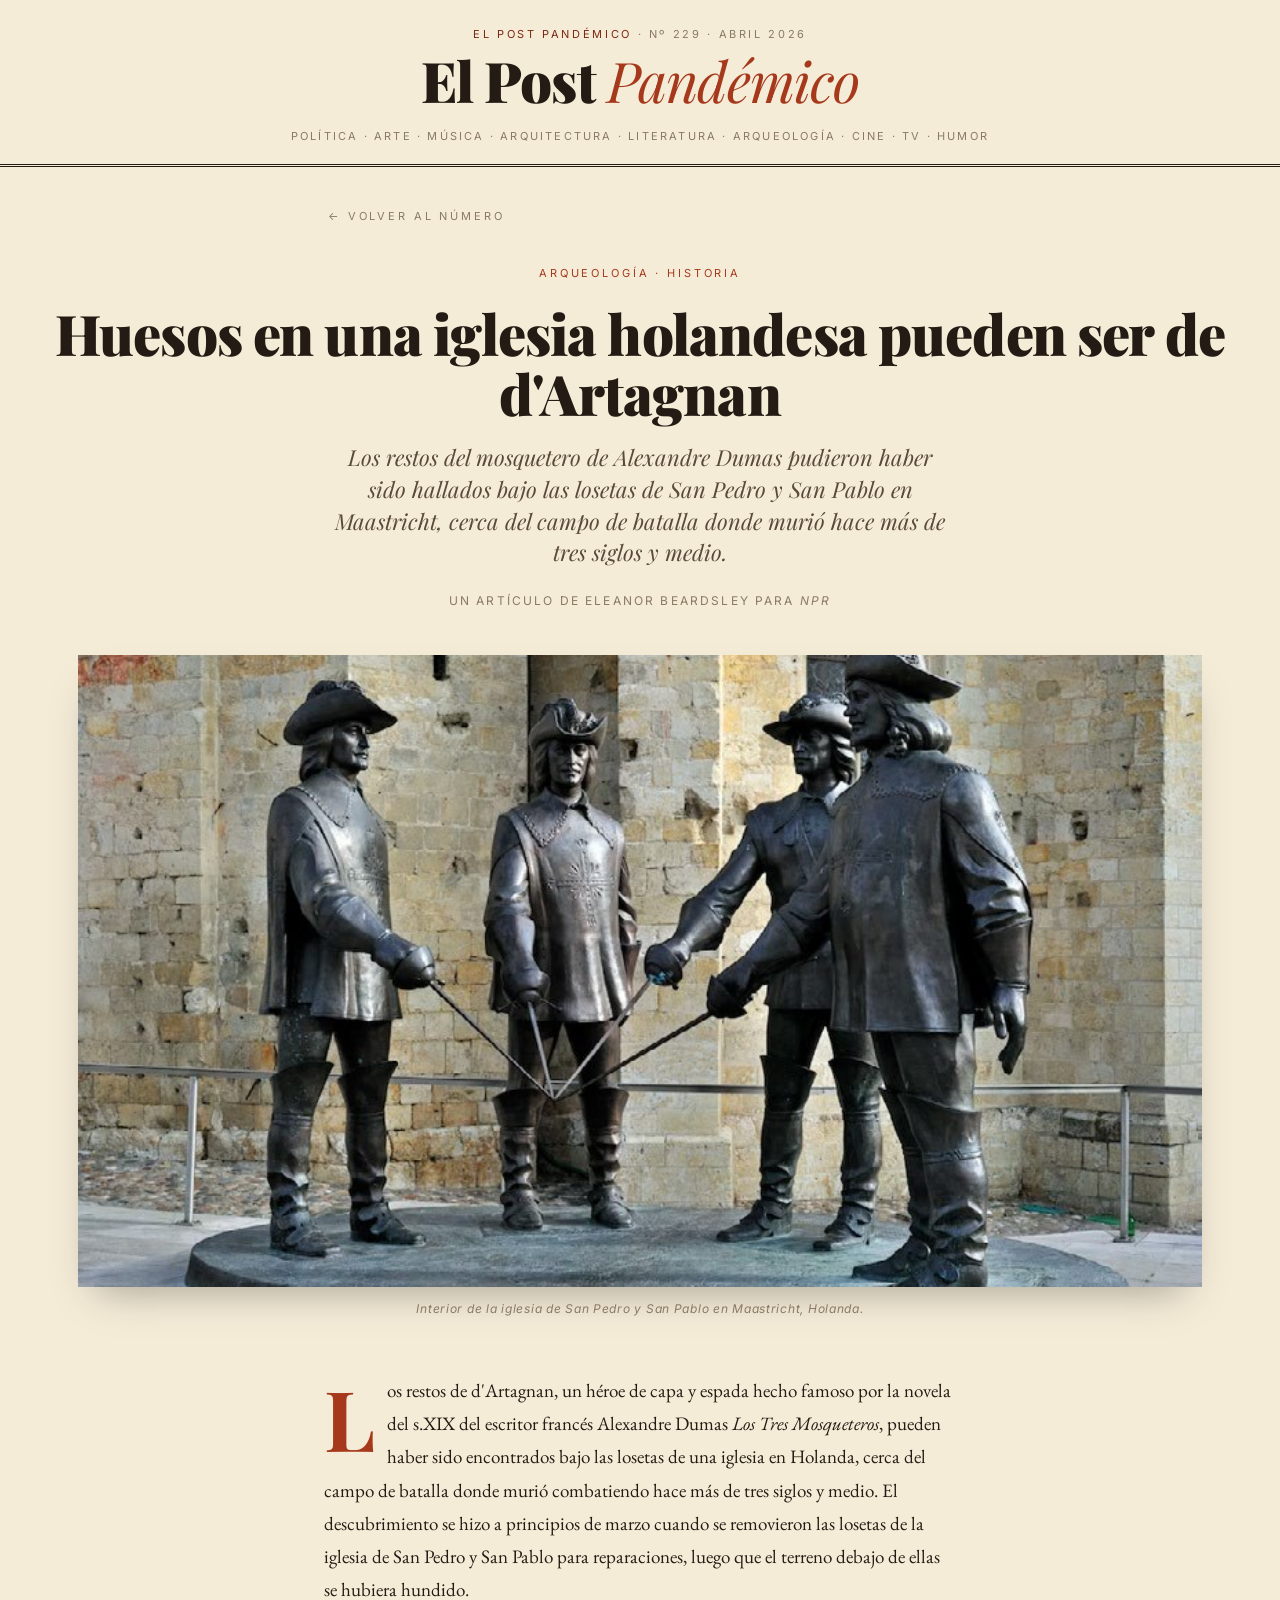
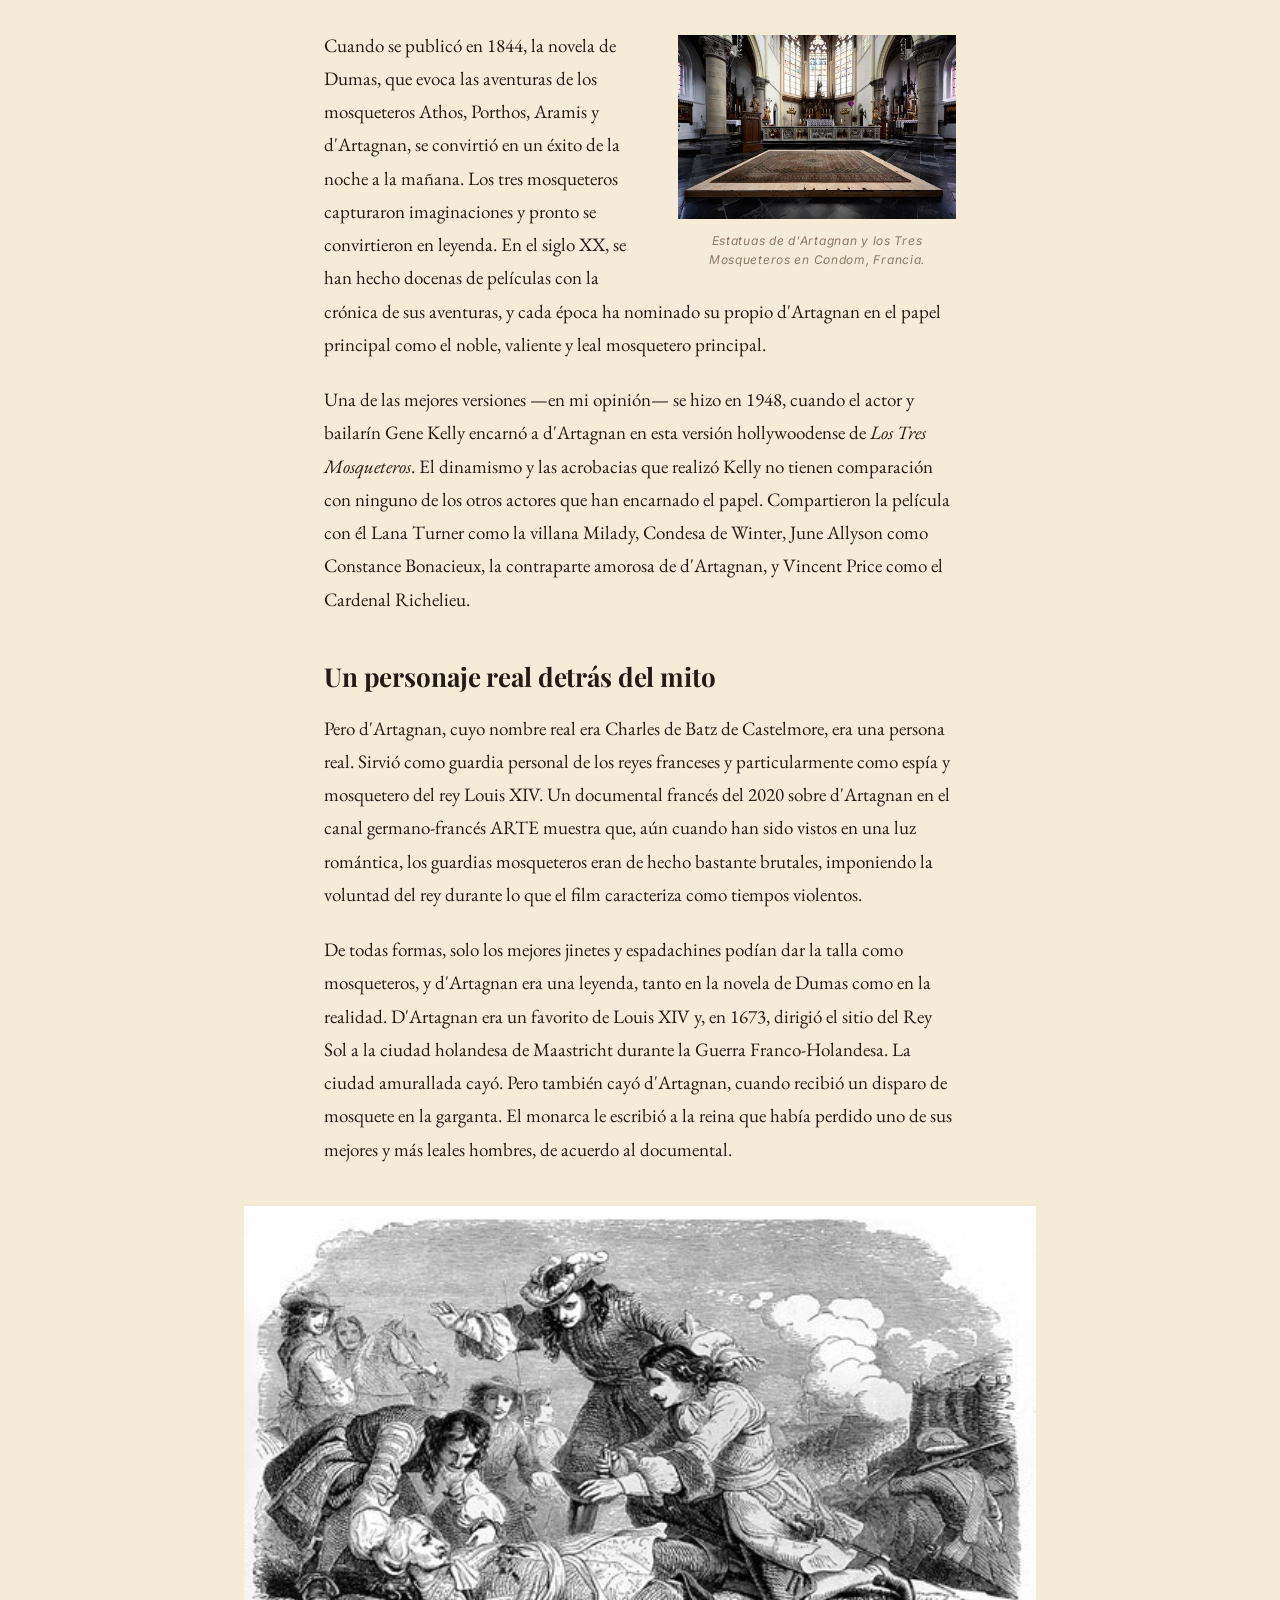
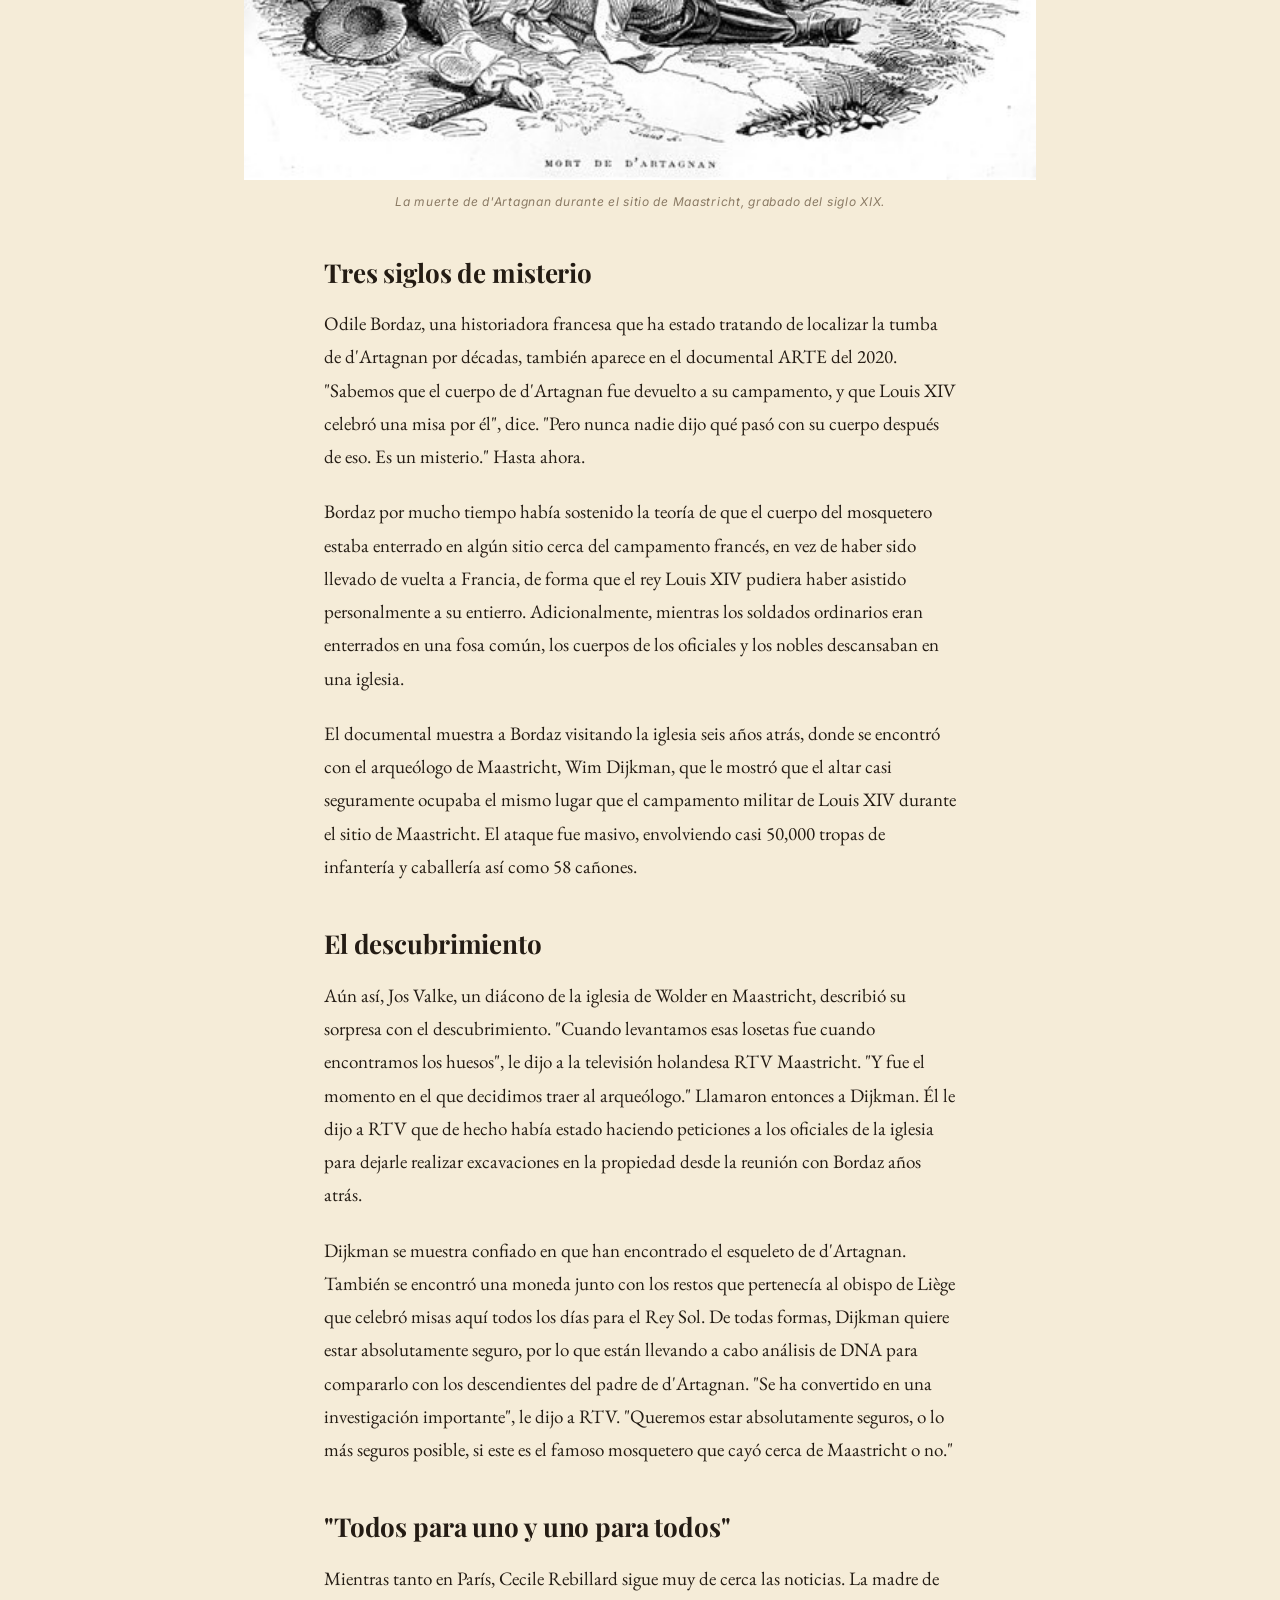
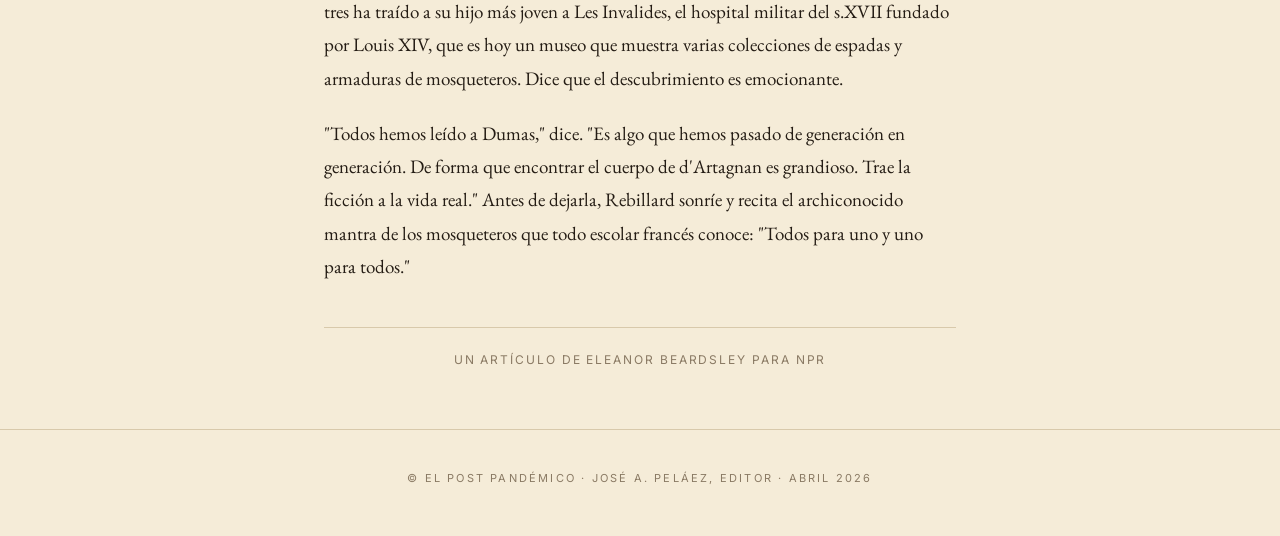
==== articles/dartagnan.html @ cb777d2f "Initial commit" ====
<!DOCTYPE html>
<html lang="es">
<head>
  <meta charset="UTF-8" />
  <meta name="viewport" content="width=device-width, initial-scale=1.0" />
  <title>Huesos en una iglesia holandesa pueden ser de d'Artagnan · El Post Pandémico</title>
  <link rel="preconnect" href="https://fonts.googleapis.com" />
  <link rel="preconnect" href="https://fonts.gstatic.com" crossorigin />
  <link rel="stylesheet" href="https://fonts.googleapis.com/css2?family=Playfair+Display:ital,wght@0,400;0,700;0,900;1,400;1,700&family=EB+Garamond:ital,wght@0,400;0,500;0,600;1,400;1,500&family=Inter:wght@400;500;600&display=swap" />
  <link rel="stylesheet" href="../style.css" />
</head>
<body class="article-page">

  <header class="masthead">
    <div class="eyebrow"><a href="../index.html">El Post Pandémico</a> · Nº 229 · Abril 2026</div>
    <h1><a href="../index.html" style="color:inherit;text-decoration:none;">El Post <span class="amp">Pandémico</span></a></h1>
    <div class="tagline">Política · Arte · Música · Arquitectura · Literatura · Arqueología · Cine · TV · Humor</div>
  </header>

  <div class="container container--narrow" style="padding-top: 32px; padding-bottom: 0;">
    <a class="back-link" href="../index.html">← Volver al número</a>
  </div>

  <article>

    <header class="article-header">
      <div class="section">Arqueología · Historia</div>
      <h1>Huesos en una iglesia holandesa pueden ser de d'Artagnan</h1>
      <p class="dek">Los restos del mosquetero de Alexandre Dumas pudieron haber sido hallados bajo las losetas de San Pedro y San Pablo en Maastricht, cerca del campo de batalla donde murió hace más de tres siglos y medio.</p>
      <div class="byline">Un artículo de Eleanor Beardsley para <em>NPR</em></div>
    </header>

    <figure class="hero-image">
      <img src="../img/dartagnan-church.jpg" alt="Interior de la iglesia de San Pedro y San Pablo en Maastricht" />
      <figcaption>Interior de la iglesia de San Pedro y San Pablo en Maastricht, Holanda.</figcaption>
    </figure>

    <div class="article-body">

      <p>Los restos de d'Artagnan, un héroe de capa y espada hecho famoso por la novela del s.XIX del escritor francés Alexandre Dumas <em>Los Tres Mosqueteros</em>, pueden haber sido encontrados bajo las losetas de una iglesia en Holanda, cerca del campo de batalla donde murió combatiendo hace más de tres siglos y medio. El descubrimiento se hizo a principios de marzo cuando se removieron las losetas de la iglesia de San Pedro y San Pablo para reparaciones, luego que el terreno debajo de ellas se hubiera hundido.</p>

      <figure class="inline-right">
        <img src="../img/dartagnan-statues.jpg" alt="Estatuas de d'Artagnan y los Tres Mosqueteros en Condom, Francia" />
        <figcaption>Estatuas de d'Artagnan y los Tres Mosqueteros en Condom, Francia.</figcaption>
      </figure>

      <p>Cuando se publicó en 1844, la novela de Dumas, que evoca las aventuras de los mosqueteros Athos, Porthos, Aramis y d'Artagnan, se convirtió en un éxito de la noche a la mañana. Los tres mosqueteros capturaron imaginaciones y pronto se convirtieron en leyenda. En el siglo XX, se han hecho docenas de películas con la crónica de sus aventuras, y cada época ha nominado su propio d'Artagnan en el papel principal como el noble, valiente y leal mosquetero principal.</p>

      <p>Una de las mejores versiones —en mi opinión— se hizo en 1948, cuando el actor y bailarín Gene Kelly encarnó a d'Artagnan en esta versión hollywoodense de <em>Los Tres Mosqueteros</em>. El dinamismo y las acrobacias que realizó Kelly no tienen comparación con ninguno de los otros actores que han encarnado el papel. Compartieron la película con él Lana Turner como la villana Milady, Condesa de Winter, June Allyson como Constance Bonacieux, la contraparte amorosa de d'Artagnan, y Vincent Price como el Cardenal Richelieu.</p>

      <h2>Un personaje real detrás del mito</h2>

      <p>Pero d'Artagnan, cuyo nombre real era Charles de Batz de Castelmore, era una persona real. Sirvió como guardia personal de los reyes franceses y particularmente como espía y mosquetero del rey Louis XIV. Un documental francés del 2020 sobre d'Artagnan en el canal germano-francés ARTE muestra que, aún cuando han sido vistos en una luz romántica, los guardias mosqueteros eran de hecho bastante brutales, imponiendo la voluntad del rey durante lo que el film caracteriza como tiempos violentos.</p>

      <p>De todas formas, solo los mejores jinetes y espadachines podían dar la talla como mosqueteros, y d'Artagnan era una leyenda, tanto en la novela de Dumas como en la realidad. D'Artagnan era un favorito de Louis XIV y, en 1673, dirigió el sitio del Rey Sol a la ciudad holandesa de Maastricht durante la Guerra Franco-Holandesa. La ciudad amurallada cayó. Pero también cayó d'Artagnan, cuando recibió un disparo de mosquete en la garganta. El monarca le escribió a la reina que había perdido uno de sus mejores y más leales hombres, de acuerdo al documental.</p>

      <figure>
        <img src="../img/dartagnan-engraving.jpg" alt="La muerte de d'Artagnan durante el sitio de Maastricht, grabado del s.XIX" />
        <figcaption>La muerte de d'Artagnan durante el sitio de Maastricht, grabado del siglo XIX.</figcaption>
      </figure>

      <h2>Tres siglos de misterio</h2>

      <p>Odile Bordaz, una historiadora francesa que ha estado tratando de localizar la tumba de d'Artagnan por décadas, también aparece en el documental ARTE del 2020. "Sabemos que el cuerpo de d'Artagnan fue devuelto a su campamento, y que Louis XIV celebró una misa por él", dice. "Pero nunca nadie dijo qué pasó con su cuerpo después de eso. Es un misterio." Hasta ahora.</p>

      <p>Bordaz por mucho tiempo había sostenido la teoría de que el cuerpo del mosquetero estaba enterrado en algún sitio cerca del campamento francés, en vez de haber sido llevado de vuelta a Francia, de forma que el rey Louis XIV pudiera haber asistido personalmente a su entierro. Adicionalmente, mientras los soldados ordinarios eran enterrados en una fosa común, los cuerpos de los oficiales y los nobles descansaban en una iglesia.</p>

      <p>El documental muestra a Bordaz visitando la iglesia seis años atrás, donde se encontró con el arqueólogo de Maastricht, Wim Dijkman, que le mostró que el altar casi seguramente ocupaba el mismo lugar que el campamento militar de Louis XIV durante el sitio de Maastricht. El ataque fue masivo, envolviendo casi 50,000 tropas de infantería y caballería así como 58 cañones.</p>

      <h2>El descubrimiento</h2>

      <p>Aún así, Jos Valke, un diácono de la iglesia de Wolder en Maastricht, describió su sorpresa con el descubrimiento. "Cuando levantamos esas losetas fue cuando encontramos los huesos", le dijo a la televisión holandesa RTV Maastricht. "Y fue el momento en el que decidimos traer al arqueólogo." Llamaron entonces a Dijkman. Él le dijo a RTV que de hecho había estado haciendo peticiones a los oficiales de la iglesia para dejarle realizar excavaciones en la propiedad desde la reunión con Bordaz años atrás.</p>

      <p>Dijkman se muestra confiado en que han encontrado el esqueleto de d'Artagnan. También se encontró una moneda junto con los restos que pertenecía al obispo de Liège que celebró misas aquí todos los días para el Rey Sol. De todas formas, Dijkman quiere estar absolutamente seguro, por lo que están llevando a cabo análisis de DNA para compararlo con los descendientes del padre de d'Artagnan. "Se ha convertido en una investigación importante", le dijo a RTV. "Queremos estar absolutamente seguros, o lo más seguros posible, si este es el famoso mosquetero que cayó cerca de Maastricht o no."</p>

      <h2>"Todos para uno y uno para todos"</h2>

      <p>Mientras tanto en París, Cecile Rebillard sigue muy de cerca las noticias. La madre de tres ha traído a su hijo más joven a Les Invalides, el hospital militar del s.XVII fundado por Louis XIV, que es hoy un museo que muestra varias colecciones de espadas y armaduras de mosqueteros. Dice que el descubrimiento es emocionante.</p>

      <p>"Todos hemos leído a Dumas," dice. "Es algo que hemos pasado de generación en generación. De forma que encontrar el cuerpo de d'Artagnan es grandioso. Trae la ficción a la vida real." Antes de dejarla, Rebillard sonríe y recita el archiconocido mantra de los mosqueteros que todo escolar francés conoce: "Todos para uno y uno para todos."</p>

      <div class="credit">Un artículo de Eleanor Beardsley para NPR</div>

    </div>
  </article>

  <footer>
    © El Post Pandémico · José A. Peláez, editor · Abril 2026
  </footer>

</body>
</html>
---- style.css ----
/* =============================================================
   El Post Pandémico — warm & classic magazine theme
   ============================================================= */

:root {
  --paper:        #f5ecd8;   /* warm cream */
  --paper-deep:   #ebe0c6;   /* slightly deeper panel */
  --paper-soft:   #faf4e4;   /* lighter cream for cards */
  --ink:          #241c14;   /* warm near-black */
  --ink-soft:     #5a4a3a;   /* body */
  --ink-fade:     #8a7a64;   /* captions, metadata */
  --rule:         #d8c9ab;   /* hairline rules */
  --accent:       #a6391c;   /* classic editorial red */
  --accent-deep:  #7e2712;
  --gold:         #b8882a;
  --serif:        "EB Garamond", Georgia, "Times New Roman", serif;
  --display:      "Playfair Display", "EB Garamond", Georgia, serif;
  --sans:         "Inter", -apple-system, BlinkMacSystemFont, "Segoe UI", Roboto, sans-serif;
  --maxw:         1180px;
  --readw:        680px;
}

* { box-sizing: border-box; }

html, body {
  margin: 0;
  padding: 0;
  background: var(--paper);
  color: var(--ink);
  font-family: var(--serif);
  font-size: 19px;
  line-height: 1.6;
  -webkit-font-smoothing: antialiased;
  text-rendering: optimizeLegibility;
}

a { color: var(--accent-deep); text-decoration: none; }
a:hover { color: var(--accent); }

img { max-width: 100%; height: auto; display: block; }

/* ---------- Masthead ---------- */
.masthead {
  border-bottom: 3px double var(--ink);
  padding: 26px 24px 18px;
  text-align: center;
  background: var(--paper);
  position: relative;
}
.masthead a { border: none; }
.masthead .eyebrow {
  font-family: var(--sans);
  font-size: 11px;
  letter-spacing: 0.24em;
  text-transform: uppercase;
  color: var(--ink-fade);
  margin-bottom: 6px;
}
.masthead h1 {
  font-family: var(--display);
  font-weight: 900;
  font-size: clamp(40px, 7vw, 72px);
  margin: 0;
  letter-spacing: -0.015em;
  color: var(--ink);
  line-height: 1;
}
.masthead h1 .amp {
  color: var(--accent);
  font-style: italic;
  font-weight: 400;
}
.masthead .tagline {
  font-family: var(--sans);
  font-size: 11px;
  letter-spacing: 0.2em;
  text-transform: uppercase;
  color: var(--ink-fade);
  margin-top: 10px;
}

/* ---------- Container ---------- */
.container {
  max-width: var(--maxw);
  margin: 0 auto;
  padding: 48px 28px 80px;
}

.container--narrow {
  max-width: var(--readw);
}

/* ---------- Cover / hero feature ---------- */
.cover-feature {
  padding: 64px 28px 56px;
  text-align: center;
  border-bottom: 1px solid var(--rule);
  background:
    radial-gradient(circle at 50% 60%, rgba(184, 136, 42, 0.12), transparent 60%),
    var(--paper);
}
.cover-feature .kicker {
  font-family: var(--sans);
  font-size: 11px;
  letter-spacing: 0.28em;
  text-transform: uppercase;
  color: var(--accent);
  margin-bottom: 18px;
}
.cover-feature h2 {
  font-family: var(--display);
  font-weight: 900;
  font-size: clamp(44px, 7vw, 88px);
  line-height: 0.95;
  margin: 0 0 10px;
  letter-spacing: -0.02em;
}
.cover-feature h2 .gold { color: var(--gold); }
.cover-feature .earth-row {
  display: flex;
  justify-content: center;
  gap: 24px;
  margin: 36px auto 22px;
  max-width: 900px;
  flex-wrap: wrap;
}
.cover-feature .earth-row img {
  width: 220px;
  height: 220px;
  object-fit: cover;
  border-radius: 50%;
  box-shadow: 0 12px 36px -10px rgba(0,0,0,0.4);
  background: #000;
}
.cover-feature .subhead {
  font-family: var(--display);
  font-style: italic;
  font-size: clamp(20px, 2.4vw, 28px);
  color: var(--ink-soft);
  max-width: 680px;
  margin: 8px auto 0;
  line-height: 1.35;
}

/* ---------- Editor's letter ---------- */
.editor {
  max-width: var(--readw);
  margin: 60px auto;
  padding: 0 12px;
}
.editor .label {
  font-family: var(--sans);
  font-size: 11px;
  letter-spacing: 0.26em;
  text-transform: uppercase;
  color: var(--accent);
  text-align: center;
  margin-bottom: 6px;
}
.editor h3 {
  font-family: var(--display);
  font-weight: 700;
  font-style: italic;
  font-size: clamp(28px, 4vw, 36px);
  text-align: center;
  margin: 0 0 28px;
  color: var(--ink);
}
.editor p {
  margin: 0 0 18px;
  font-size: 19px;
  line-height: 1.7;
  color: var(--ink);
}
.editor p:first-of-type::first-letter {
  font-family: var(--display);
  font-size: 4.6em;
  font-weight: 700;
  float: left;
  line-height: 0.88;
  padding: 4px 10px 0 0;
  color: var(--accent);
}
.editor .signature {
  text-align: right;
  font-family: var(--display);
  font-style: italic;
  font-size: 22px;
  color: var(--ink);
  margin-top: 10px;
}
.editor::after {
  content: "";
  display: block;
  width: 80px;
  height: 1px;
  background: var(--rule);
  margin: 48px auto 0;
}

/* ---------- Section heading ---------- */
.section-title {
  font-family: var(--sans);
  font-size: 12px;
  letter-spacing: 0.3em;
  text-transform: uppercase;
  color: var(--ink-fade);
  text-align: center;
  margin: 0 0 40px;
}
.section-title::before,
.section-title::after {
  content: "";
  display: inline-block;
  width: 48px;
  height: 1px;
  background: var(--rule);
  vertical-align: middle;
  margin: 0 16px;
}

/* ---------- Article grid ---------- */
.articles {
  display: grid;
  grid-template-columns: repeat(12, 1fr);
  gap: 48px 32px;
  margin: 0;
  padding: 0;
  list-style: none;
}

.article-card {
  position: relative;
}
.article-card a.tile-link {
  display: block;
  color: inherit;
}
.article-card a.tile-link:hover .headline { color: var(--accent); }
.article-card .img-wrap {
  overflow: hidden;
  margin-bottom: 18px;
  background: var(--paper-deep);
  box-shadow: 0 1px 0 rgba(0,0,0,0.04), 0 12px 30px -14px rgba(0,0,0,0.35);
  transition: transform 0.3s ease, box-shadow 0.3s ease;
}
.article-card a.tile-link:hover .img-wrap {
  transform: translateY(-3px);
  box-shadow: 0 2px 0 rgba(0,0,0,0.04), 0 18px 36px -14px rgba(0,0,0,0.45);
}
.article-card img {
  width: 100%;
  aspect-ratio: 3/2;
  object-fit: cover;
}
.article-card .section {
  font-family: var(--sans);
  font-size: 10.5px;
  letter-spacing: 0.24em;
  text-transform: uppercase;
  color: var(--accent);
  margin-bottom: 8px;
  font-weight: 600;
}
.article-card .headline {
  font-family: var(--display);
  font-weight: 700;
  font-size: 26px;
  line-height: 1.15;
  margin: 0 0 10px;
  color: var(--ink);
  letter-spacing: -0.005em;
  transition: color 0.2s ease;
}
.article-card .dek {
  font-family: var(--serif);
  font-size: 17px;
  line-height: 1.5;
  color: var(--ink-soft);
  margin: 0 0 10px;
}
.article-card .byline {
  font-family: var(--sans);
  font-size: 11px;
  letter-spacing: 0.14em;
  text-transform: uppercase;
  color: var(--ink-fade);
}

/* Card size variants */
.card-wide  { grid-column: span 12; }
.card-wide .img-wrap img { aspect-ratio: 21/9; }
.card-wide .headline { font-size: clamp(30px, 4vw, 44px); }
.card-wide .dek { font-size: 19px; max-width: 640px; }

.card-half { grid-column: span 6; }
.card-third { grid-column: span 4; }
.card-third .headline { font-size: 22px; }
.card-third .dek { font-size: 15px; }

@media (max-width: 900px) {
  .card-half, .card-third { grid-column: span 12; }
  .cover-feature .earth-row img { width: 150px; height: 150px; }
}

/* ---------- Article page ---------- */
.article-page .article-header {
  text-align: center;
  margin-bottom: 44px;
}
.article-page .article-header .section {
  font-family: var(--sans);
  font-size: 11px;
  letter-spacing: 0.26em;
  text-transform: uppercase;
  color: var(--accent);
  margin-bottom: 20px;
}
.article-page h1 {
  font-family: var(--display);
  font-weight: 900;
  font-size: clamp(34px, 5vw, 56px);
  line-height: 1.08;
  margin: 0 0 18px;
  letter-spacing: -0.015em;
}
.article-page .dek {
  font-family: var(--display);
  font-style: italic;
  font-size: clamp(19px, 2vw, 22px);
  color: var(--ink-soft);
  max-width: 620px;
  margin: 0 auto 22px;
  line-height: 1.45;
}
.article-page .byline {
  font-family: var(--sans);
  font-size: 12px;
  letter-spacing: 0.18em;
  text-transform: uppercase;
  color: var(--ink-fade);
}

.article-page .hero-image {
  margin: 0 auto 56px;
  max-width: var(--maxw);
  padding: 0 28px;
}
.article-page .hero-image img {
  width: 100%;
  aspect-ratio: 16/9;
  object-fit: cover;
  box-shadow: 0 20px 40px -18px rgba(0,0,0,0.35);
}
.article-page .hero-image figcaption,
.article-page figure figcaption {
  font-family: var(--sans);
  font-size: 12px;
  letter-spacing: 0.06em;
  color: var(--ink-fade);
  margin-top: 12px;
  text-align: center;
  font-style: italic;
}

.article-body {
  max-width: var(--readw);
  margin: 0 auto;
  padding: 0 24px;
}
.article-body p {
  font-size: 19px;
  line-height: 1.75;
  margin: 0 0 22px;
  color: var(--ink);
}
.article-body p:first-of-type::first-letter {
  font-family: var(--display);
  font-size: 4.4em;
  font-weight: 700;
  float: left;
  line-height: 0.9;
  padding: 6px 12px 0 0;
  color: var(--accent);
}
.article-body h2 {
  font-family: var(--display);
  font-weight: 700;
  font-size: 26px;
  margin: 40px 0 14px;
  color: var(--ink);
  letter-spacing: -0.005em;
}
.article-body figure {
  margin: 40px -80px;
}
.article-body figure.inline {
  margin: 32px 0;
}
.article-body figure img {
  width: 100%;
}
.article-body figure.inline-right {
  float: right;
  width: 44%;
  margin: 6px 0 24px 30px;
}
.article-body figure.inline-left {
  float: left;
  width: 44%;
  margin: 6px 30px 24px 0;
}
@media (max-width: 820px) {
  .article-body figure { margin: 32px 0; }
  .article-body figure.inline-right,
  .article-body figure.inline-left { float: none; width: 100%; margin: 32px 0; }
}

.article-body .credit {
  font-family: var(--sans);
  font-size: 12px;
  letter-spacing: 0.16em;
  text-transform: uppercase;
  color: var(--ink-fade);
  margin-top: 44px;
  padding-top: 22px;
  border-top: 1px solid var(--rule);
  text-align: center;
}

.gallery {
  display: grid;
  grid-template-columns: repeat(auto-fit, minmax(240px, 1fr));
  gap: 18px;
  margin: 40px 0;
  clear: both;
}
.gallery img { aspect-ratio: 4/3; object-fit: cover; width: 100%; }

/* ---------- Back link ---------- */
.back-link {
  display: inline-block;
  font-family: var(--sans);
  font-size: 11px;
  letter-spacing: 0.26em;
  text-transform: uppercase;
  color: var(--ink-fade);
  margin: 0 0 40px;
}
.back-link:hover { color: var(--accent); }

/* ---------- Announcement cards ---------- */
.announce {
  grid-column: span 6;
  background: var(--paper-soft);
  border: 1px solid var(--rule);
  padding: 28px;
}
.announce .tag {
  font-family: var(--sans);
  font-size: 10.5px;
  letter-spacing: 0.24em;
  text-transform: uppercase;
  color: var(--gold);
  font-weight: 600;
  margin-bottom: 10px;
}
.announce h3 {
  font-family: var(--display);
  font-size: 24px;
  font-weight: 700;
  margin: 0 0 10px;
  line-height: 1.2;
}
.announce p {
  font-size: 16px;
  line-height: 1.5;
  color: var(--ink-soft);
  margin: 0 0 8px;
}
.announce .meta {
  font-family: var(--sans);
  font-size: 12px;
  letter-spacing: 0.08em;
  color: var(--ink-fade);
  border-top: 1px solid var(--rule);
  padding-top: 10px;
  margin-top: 14px;
}
@media (max-width: 900px) {
  .announce { grid-column: span 12; }
}

/* ---------- Footer ---------- */
footer {
  border-top: 1px solid var(--rule);
  margin-top: 60px;
  padding: 40px 24px 48px;
  text-align: center;
  font-family: var(--sans);
  font-size: 11px;
  letter-spacing: 0.2em;
  text-transform: uppercase;
  color: var(--ink-fade);
  background: var(--paper);
}
footer .pdf-link {
  display: inline-block;
  margin-top: 18px;
  color: var(--accent-deep);
  letter-spacing: 0.18em;
  border-bottom: 1px solid var(--accent-deep);
  padding-bottom: 2px;
}
footer .pdf-link:hover { color: var(--accent); border-bottom-color: var(--accent); }

/* ---------- Mobile ---------- */
@media (max-width: 640px) {
  body { font-size: 17px; }
  .container { padding: 32px 18px 56px; }
  .articles { gap: 36px 20px; }
  .editor p { font-size: 17px; }
  .article-body p { font-size: 17px; }
}
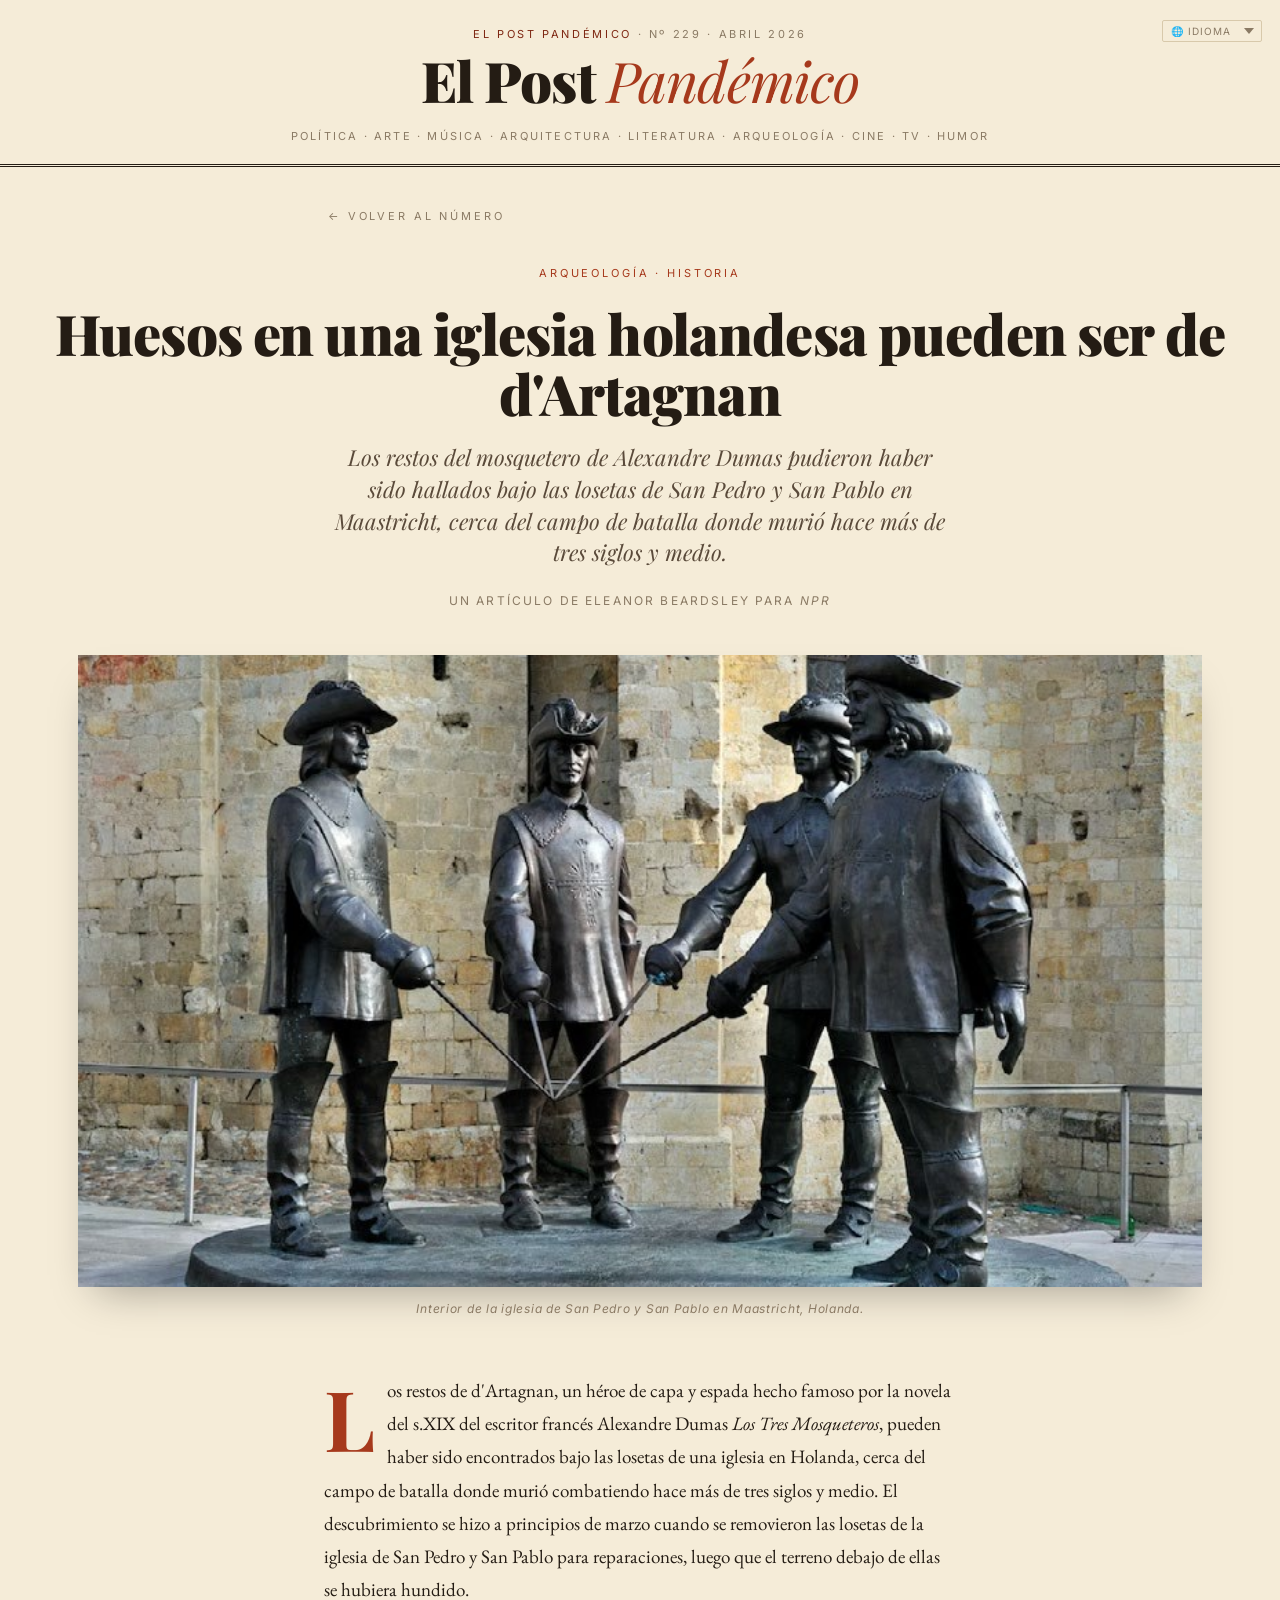
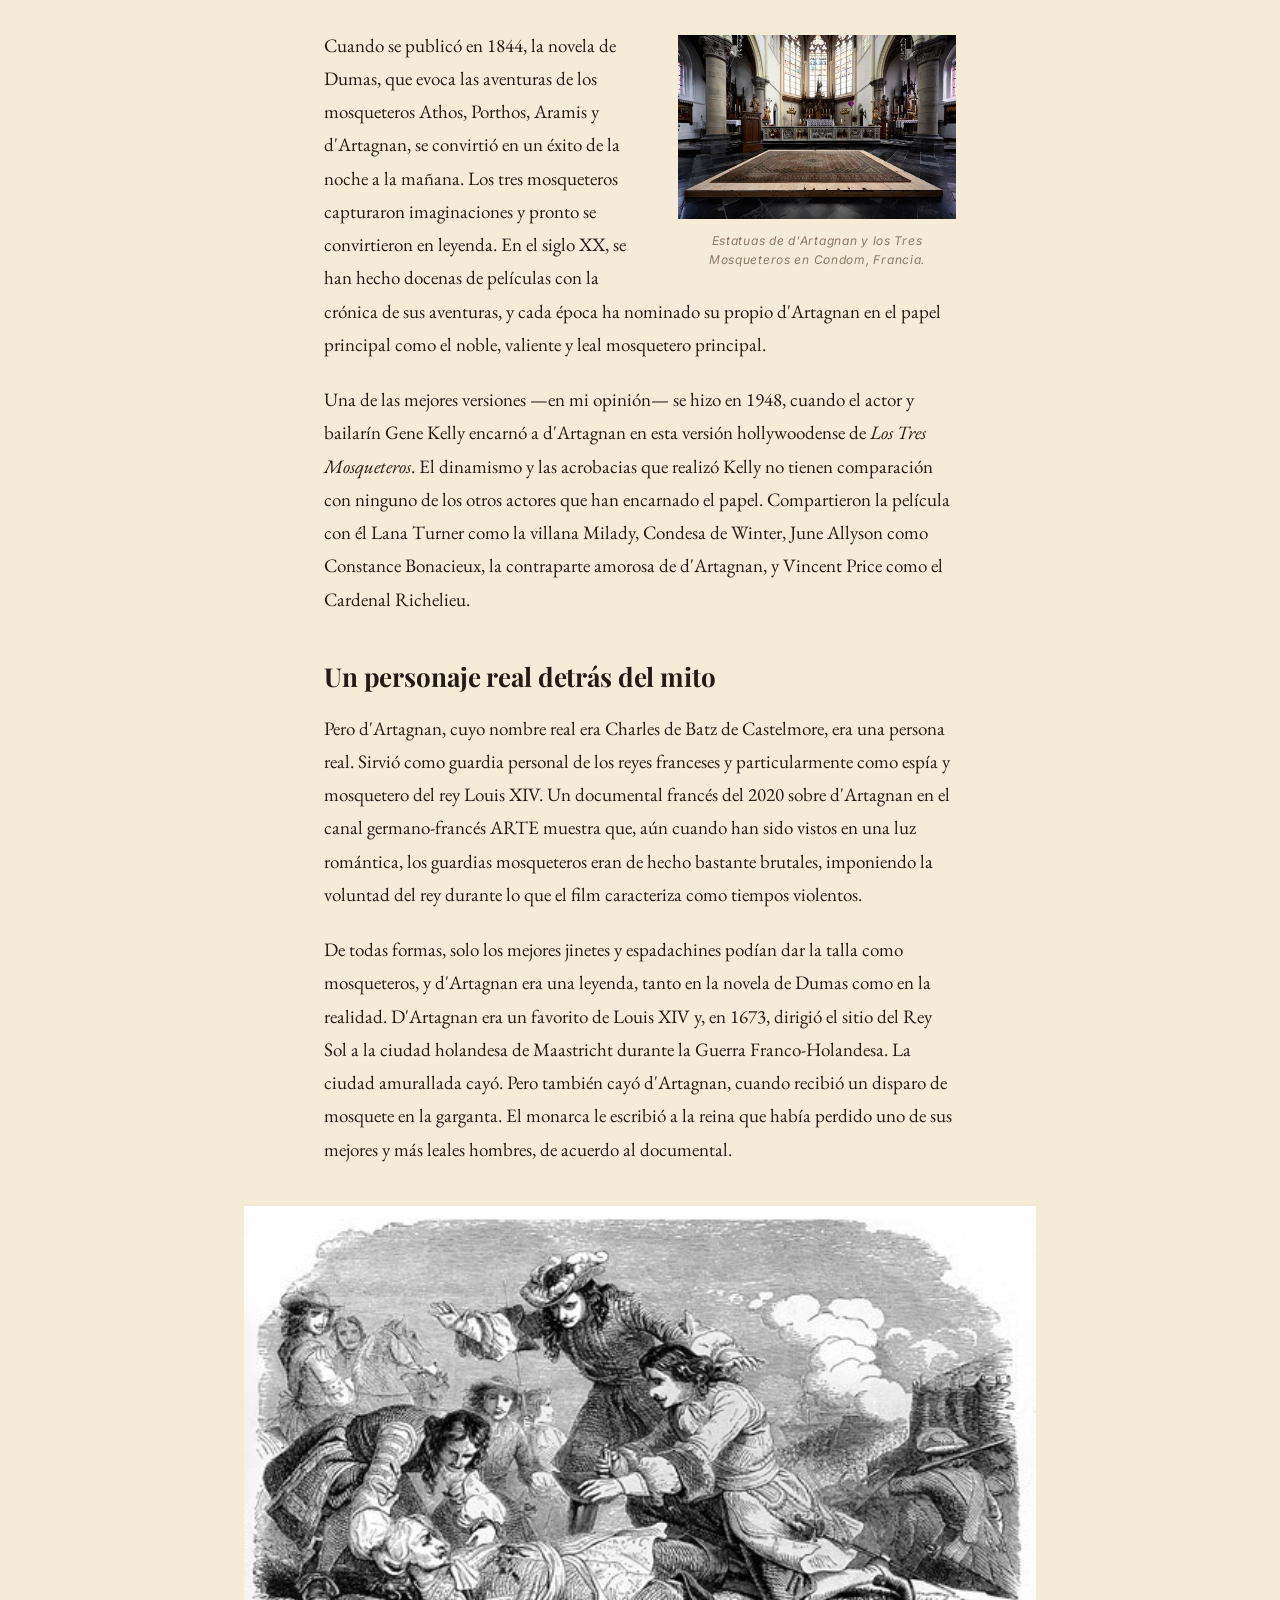
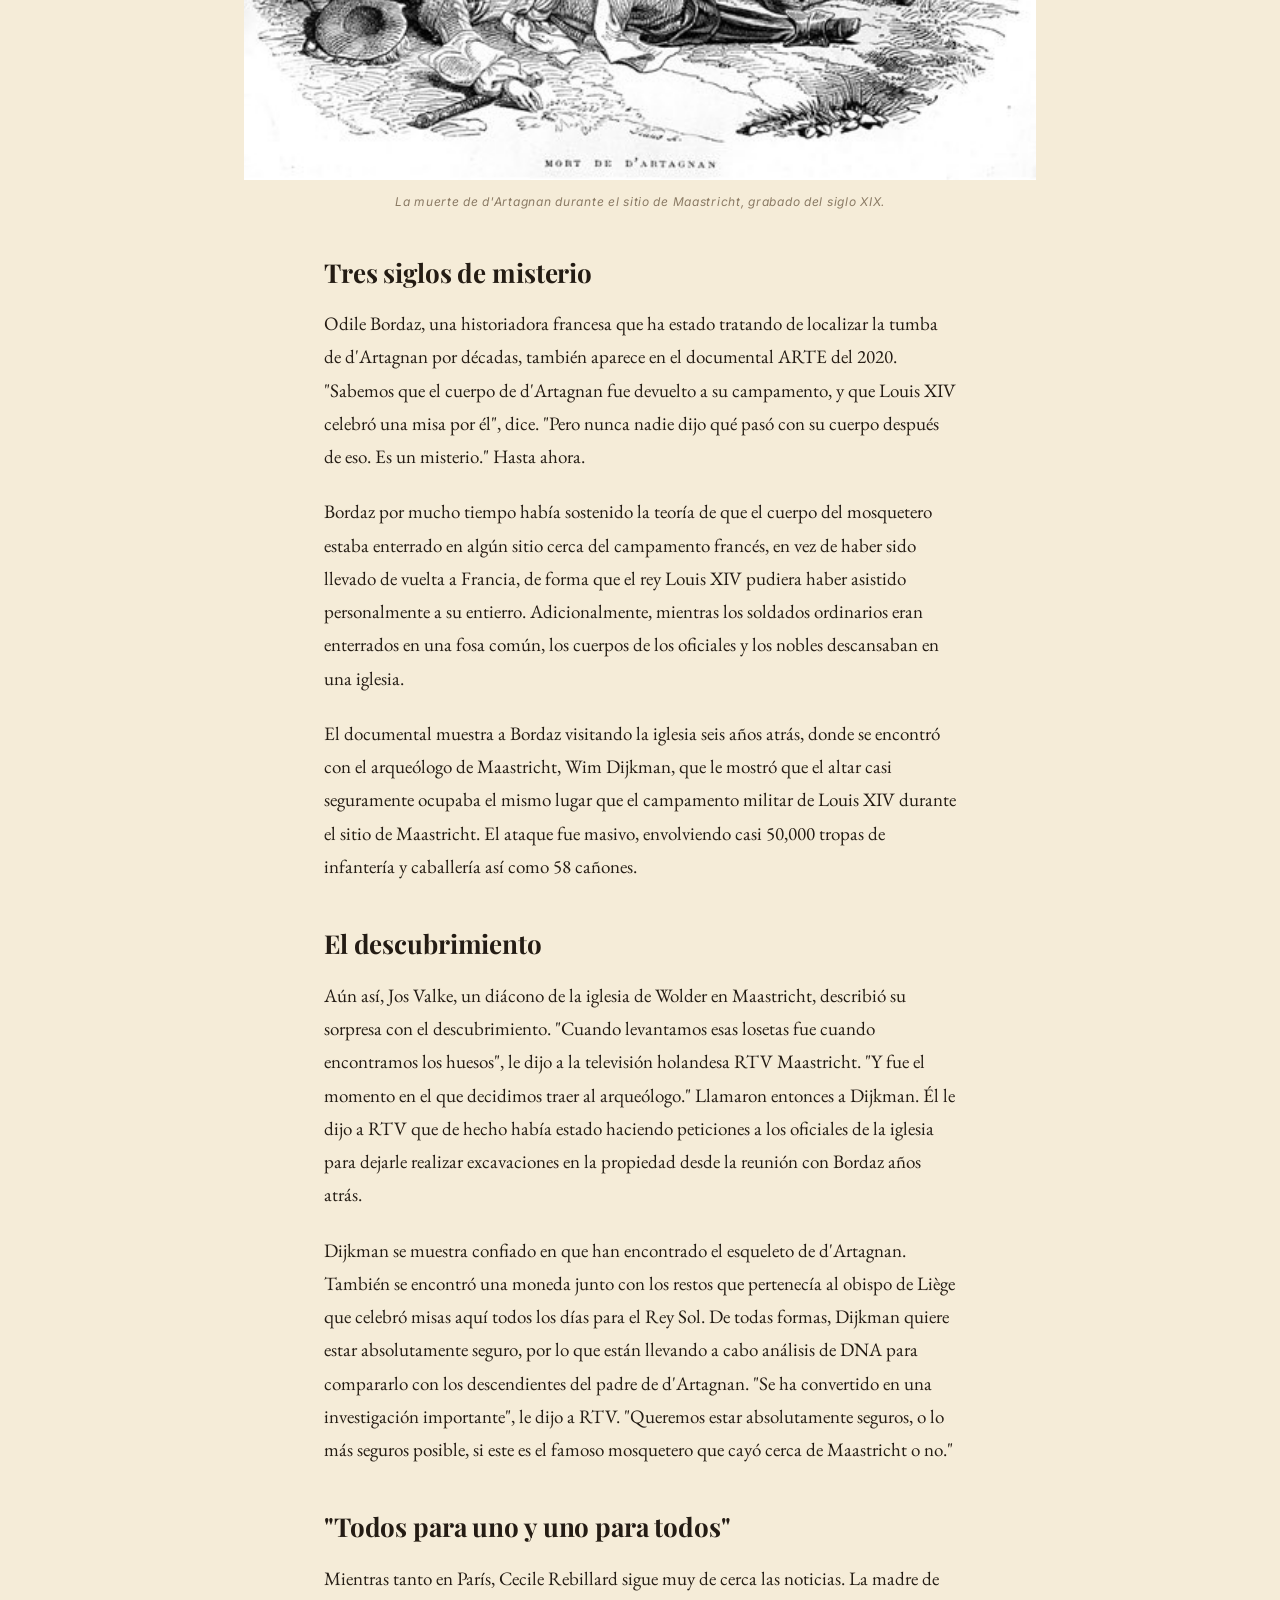
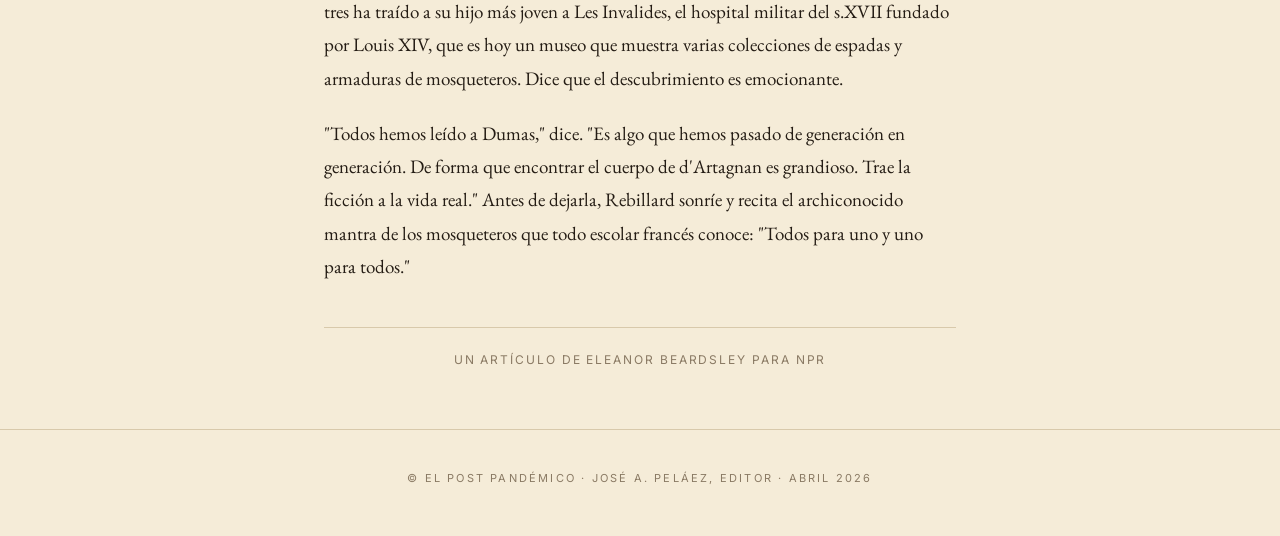
==== commit 54c01434: "Custom styled translate dropdown" ====
--- a/articles/dartagnan.html
+++ b/articles/dartagnan.html
@@ -15,7 +15,33 @@
     <div class="eyebrow"><a href="../index.html">El Post Pandémico</a> · Nº 229 · Abril 2026</div>
     <h1><a href="../index.html" style="color:inherit;text-decoration:none;">El Post <span class="amp">Pandémico</span></a></h1>
     <div class="tagline">Política · Arte · Música · Arquitectura · Literatura · Arqueología · Cine · TV · Humor</div>
+    <div class="translate-wrap">
+      <select class="translate-select" onchange="doTranslate(this.value)">
+        <option value="">🌐 Idioma</option>
+        <option value="en">English</option>
+        <option value="fr">Français</option>
+        <option value="de">Deutsch</option>
+        <option value="it">Italiano</option>
+        <option value="pt">Português</option>
+        <option value="ja">日本語</option>
+        <option value="zh-CN">中文</option>
+        <option value="ar">العربية</option>
+        <option value="ru">Русский</option>
+      </select>
+    </div>
+    <div id="google_translate_element"></div>
   </header>
+  <script type="text/javascript">
+    function googleTranslateElementInit() {
+      new google.translate.TranslateElement({ pageLanguage: 'es', autoDisplay: false }, 'google_translate_element');
+    }
+    function doTranslate(lang) {
+      if (!lang) return;
+      var sel = document.querySelector('.goog-te-combo');
+      if (sel) { sel.value = lang; sel.dispatchEvent(new Event('change')); }
+    }
+  </script>
+  <script type="text/javascript" src="//translate.google.com/translate_a/element.js?cb=googleTranslateElementInit"></script>
 
   <div class="container container--narrow" style="padding-top: 32px; padding-bottom: 0;">
     <a class="back-link" href="../index.html">← Volver al número</a>
--- a/style.css
+++ b/style.css
@@ -79,6 +79,40 @@
   margin-top: 10px;
 }
 
+/* ---------- Google Translate ---------- */
+#google_translate_element { display: none; }
+.goog-te-banner-frame { display: none !important; }
+body { top: 0 !important; }
+
+.translate-wrap {
+  position: absolute;
+  top: 14px;
+  right: 18px;
+}
+.translate-select {
+  appearance: none;
+  -webkit-appearance: none;
+  background: transparent;
+  border: 1px solid var(--rule);
+  border-radius: 2px;
+  padding: 4px 22px 4px 8px;
+  font-family: var(--sans);
+  font-size: 10px;
+  letter-spacing: 0.1em;
+  text-transform: uppercase;
+  color: var(--ink-fade);
+  cursor: pointer;
+  background-image: url("data:image/svg+xml,%3Csvg xmlns='http://www.w3.org/2000/svg' width='10' height='6'%3E%3Cpath d='M0 0l5 6 5-6z' fill='%238a7a64'/%3E%3C/svg%3E");
+  background-repeat: no-repeat;
+  background-position: right 7px center;
+  background-color: var(--paper);
+}
+.translate-select:hover {
+  border-color: var(--ink-fade);
+  color: var(--ink);
+}
+.translate-select:focus { outline: none; }
+
 /* ---------- Container ---------- */
 .container {
   max-width: var(--maxw);
